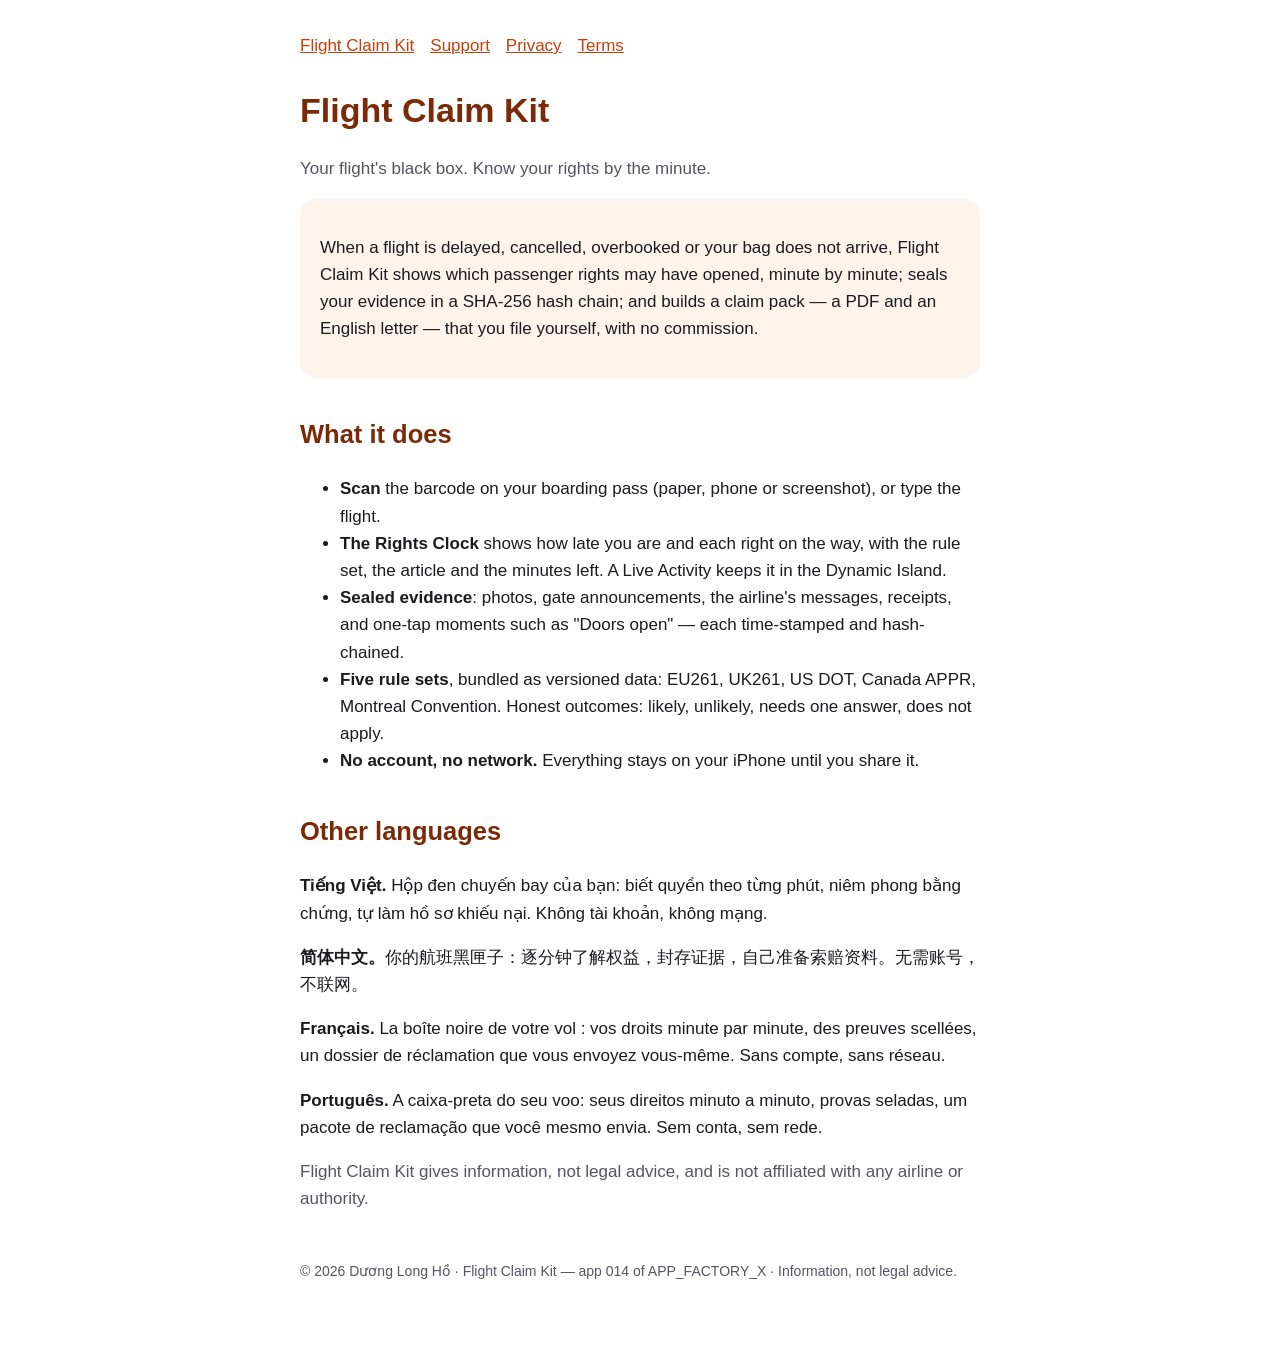
==== index.html @ 7cab70b8 "Add files via upload" ====
<!doctype html>
<html lang="en"><head><meta charset="utf-8"><meta name="viewport" content="width=device-width,initial-scale=1"><title>Flight Claim Kit — your flight's black box</title><style>
:root{--brand:#7A2A06;--link:#C2410C;--text:#1b1b1f;--muted:#55555f;--bg:#ffffff;--card:#fff4ec}
@media (prefers-color-scheme:dark){:root{--brand:#FF8A3D;--link:#FF8A3D;--text:#f2f2f5;--muted:#b4b4bf;--bg:#111114;--card:#241a14}}
*{box-sizing:border-box}body{margin:0;font:17px/1.6 -apple-system,BlinkMacSystemFont,"Segoe UI",sans-serif;color:var(--text);background:var(--bg)}
main{max-width:720px;margin:0 auto;padding:32px 20px 64px}h1{color:var(--brand);font-size:34px;margin:0 0 4px}h2{color:var(--brand);margin-top:36px}
p,li{color:var(--text)}.muted{color:var(--muted)}a{color:var(--link)}nav{display:flex;gap:16px;flex-wrap:wrap;margin-bottom:24px}
section.card{background:var(--card);border-radius:16px;padding:18px 20px;margin:16px 0}footer{margin-top:48px;color:var(--muted);font-size:14px}
</style></head>
<body><main><nav><a href="./">Flight Claim Kit</a><a href="support.html">Support</a><a href="privacy.html">Privacy</a><a href="terms.html">Terms</a></nav>
<h1>Flight Claim Kit</h1><p class="muted">Your flight's black box. Know your rights by the minute.</p>
<section class="card"><p>When a flight is delayed, cancelled, overbooked or your bag does not arrive, Flight Claim Kit shows which passenger rights may have opened, minute by minute; seals your evidence in a SHA-256 hash chain; and builds a claim pack — a PDF and an English letter — that you file yourself, with no commission.</p></section>
<h2>What it does</h2>
<ul>
<li><strong>Scan</strong> the barcode on your boarding pass (paper, phone or screenshot), or type the flight.</li>
<li><strong>The Rights Clock</strong> shows how late you are and each right on the way, with the rule set, the article and the minutes left. A Live Activity keeps it in the Dynamic Island.</li>
<li><strong>Sealed evidence</strong>: photos, gate announcements, the airline's messages, receipts, and one-tap moments such as "Doors open" — each time-stamped and hash-chained.</li>
<li><strong>Five rule sets</strong>, bundled as versioned data: EU261, UK261, US DOT, Canada APPR, Montreal Convention. Honest outcomes: likely, unlikely, needs one answer, does not apply.</li>
<li><strong>No account, no network.</strong> Everything stays on your iPhone until you share it.</li>
</ul>
<h2>Other languages</h2>
<p lang="vi"><strong>Tiếng Việt.</strong> Hộp đen chuyến bay của bạn: biết quyền theo từng phút, niêm phong bằng chứng, tự làm hồ sơ khiếu nại. Không tài khoản, không mạng.</p>
<p lang="zh-Hans"><strong>简体中文。</strong>你的航班黑匣子：逐分钟了解权益，封存证据，自己准备索赔资料。无需账号，不联网。</p>
<p lang="fr"><strong>Français.</strong> La boîte noire de votre vol : vos droits minute par minute, des preuves scellées, un dossier de réclamation que vous envoyez vous-même. Sans compte, sans réseau.</p>
<p lang="pt"><strong>Português.</strong> A caixa-preta do seu voo: seus direitos minuto a minuto, provas seladas, um pacote de reclamação que você mesmo envia. Sem conta, sem rede.</p>
<p class="muted">Flight Claim Kit gives information, not legal advice, and is not affiliated with any airline or authority.</p>
<footer>© 2026 Dương Long Hồ · Flight Claim Kit — app 014 of APP_FACTORY_X · Information, not legal advice.</footer></main></body></html>
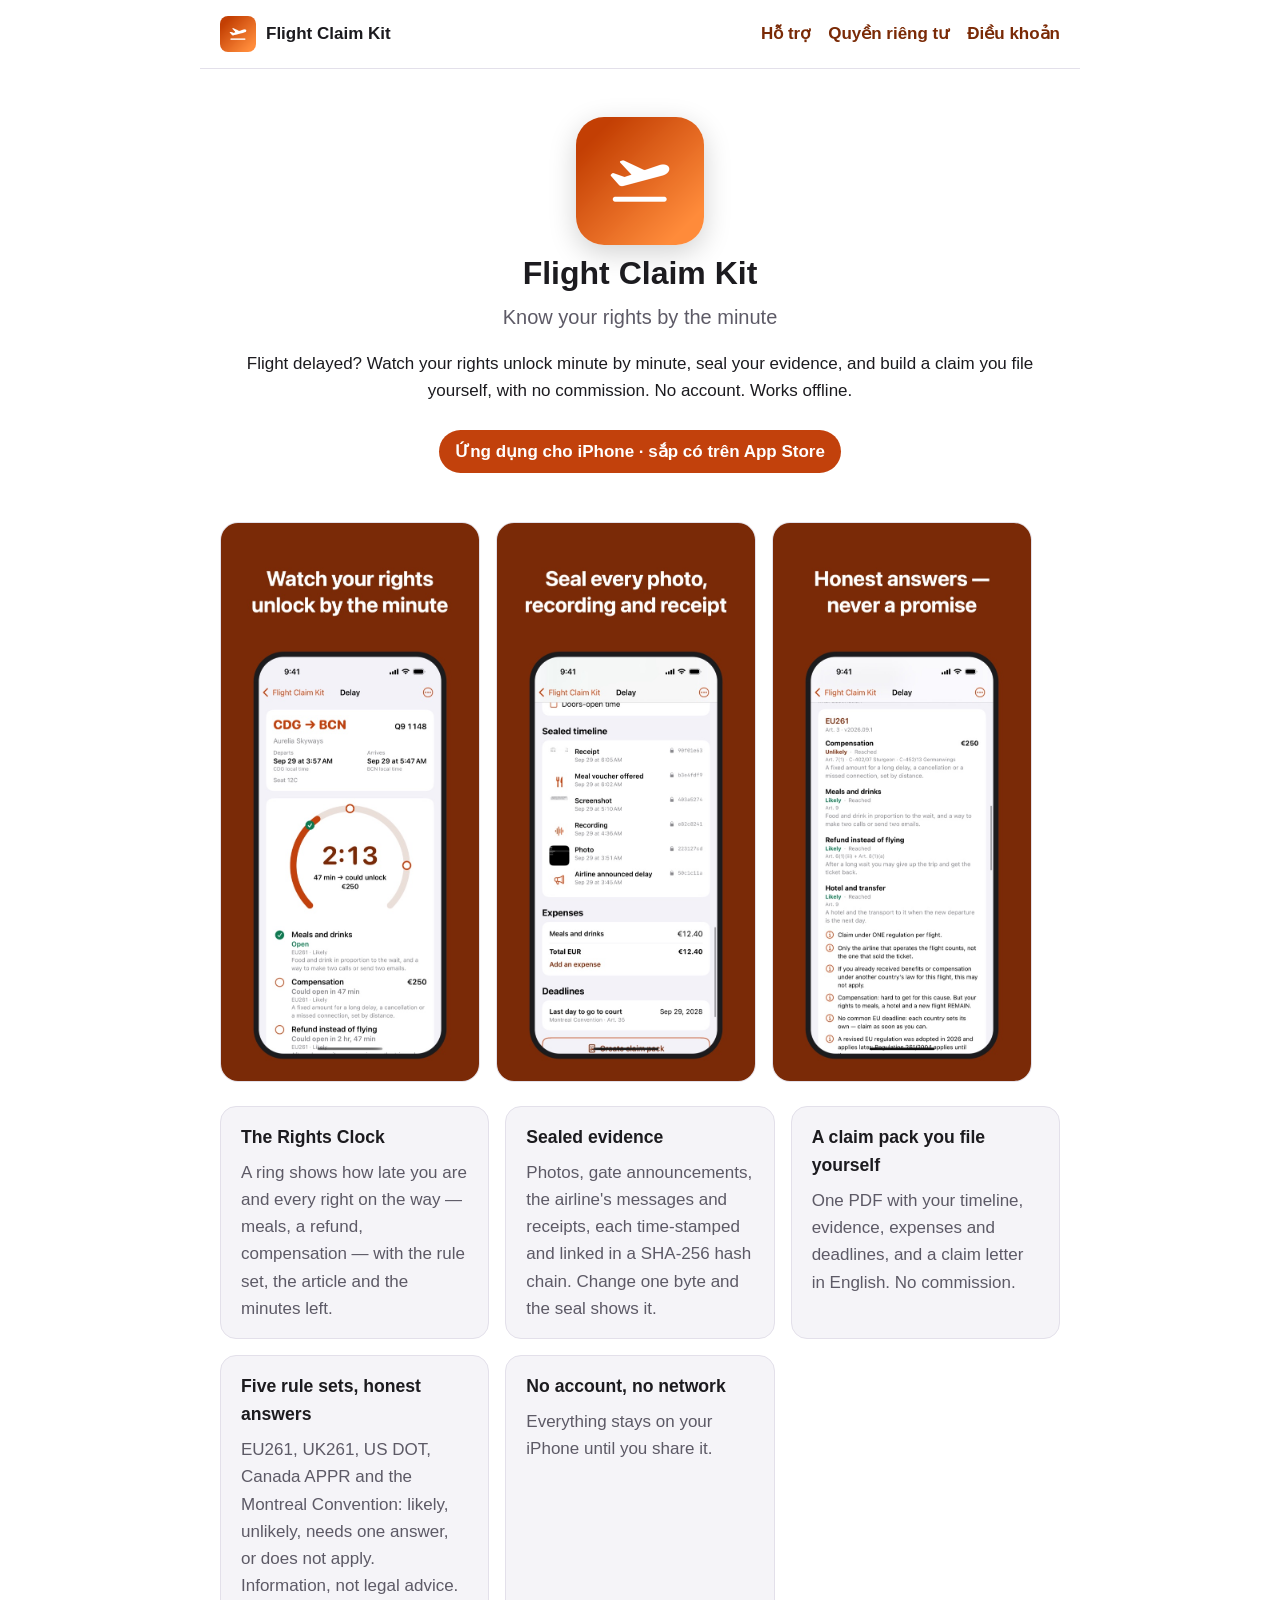
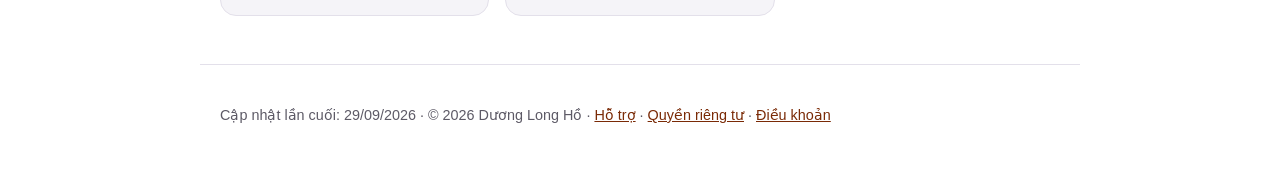
==== commit 0d3729e8: "Add files via upload" ====
--- a/index.html
+++ b/index.html
@@ -1,27 +1,66 @@
 <!doctype html>
-<html lang="en"><head><meta charset="utf-8"><meta name="viewport" content="width=device-width,initial-scale=1"><title>Flight Claim Kit — your flight's black box</title><style>
-:root{--brand:#7A2A06;--link:#C2410C;--text:#1b1b1f;--muted:#55555f;--bg:#ffffff;--card:#fff4ec}
-@media (prefers-color-scheme:dark){:root{--brand:#FF8A3D;--link:#FF8A3D;--text:#f2f2f5;--muted:#b4b4bf;--bg:#111114;--card:#241a14}}
-*{box-sizing:border-box}body{margin:0;font:17px/1.6 -apple-system,BlinkMacSystemFont,"Segoe UI",sans-serif;color:var(--text);background:var(--bg)}
-main{max-width:720px;margin:0 auto;padding:32px 20px 64px}h1{color:var(--brand);font-size:34px;margin:0 0 4px}h2{color:var(--brand);margin-top:36px}
-p,li{color:var(--text)}.muted{color:var(--muted)}a{color:var(--link)}nav{display:flex;gap:16px;flex-wrap:wrap;margin-bottom:24px}
-section.card{background:var(--card);border-radius:16px;padding:18px 20px;margin:16px 0}footer{margin-top:48px;color:var(--muted);font-size:14px}
-</style></head>
-<body><main><nav><a href="./">Flight Claim Kit</a><a href="support.html">Support</a><a href="privacy.html">Privacy</a><a href="terms.html">Terms</a></nav>
-<h1>Flight Claim Kit</h1><p class="muted">Your flight's black box. Know your rights by the minute.</p>
-<section class="card"><p>When a flight is delayed, cancelled, overbooked or your bag does not arrive, Flight Claim Kit shows which passenger rights may have opened, minute by minute; seals your evidence in a SHA-256 hash chain; and builds a claim pack — a PDF and an English letter — that you file yourself, with no commission.</p></section>
-<h2>What it does</h2>
-<ul>
-<li><strong>Scan</strong> the barcode on your boarding pass (paper, phone or screenshot), or type the flight.</li>
-<li><strong>The Rights Clock</strong> shows how late you are and each right on the way, with the rule set, the article and the minutes left. A Live Activity keeps it in the Dynamic Island.</li>
-<li><strong>Sealed evidence</strong>: photos, gate announcements, the airline's messages, receipts, and one-tap moments such as "Doors open" — each time-stamped and hash-chained.</li>
-<li><strong>Five rule sets</strong>, bundled as versioned data: EU261, UK261, US DOT, Canada APPR, Montreal Convention. Honest outcomes: likely, unlikely, needs one answer, does not apply.</li>
-<li><strong>No account, no network.</strong> Everything stays on your iPhone until you share it.</li>
-</ul>
-<h2>Other languages</h2>
-<p lang="vi"><strong>Tiếng Việt.</strong> Hộp đen chuyến bay của bạn: biết quyền theo từng phút, niêm phong bằng chứng, tự làm hồ sơ khiếu nại. Không tài khoản, không mạng.</p>
-<p lang="zh-Hans"><strong>简体中文。</strong>你的航班黑匣子：逐分钟了解权益，封存证据，自己准备索赔资料。无需账号，不联网。</p>
-<p lang="fr"><strong>Français.</strong> La boîte noire de votre vol : vos droits minute par minute, des preuves scellées, un dossier de réclamation que vous envoyez vous-même. Sans compte, sans réseau.</p>
-<p lang="pt"><strong>Português.</strong> A caixa-preta do seu voo: seus direitos minuto a minuto, provas seladas, um pacote de reclamação que você mesmo envia. Sem conta, sem rede.</p>
-<p class="muted">Flight Claim Kit gives information, not legal advice, and is not affiliated with any airline or authority.</p>
-<footer>© 2026 Dương Long Hồ · Flight Claim Kit — app 014 of APP_FACTORY_X · Information, not legal advice.</footer></main></body></html>
+<html lang="vi">
+<!-- Sinh từ 05_PUBLISHING/07_store_package/templates/website/index.html.tpl. Sửa PUBLISHING/_source/ rồi chạy render_package.py.
+     Không JavaScript, không tài nguyên tải từ domain ngoài, không công cụ theo dõi. -->
+<head>
+<meta charset="utf-8">
+<meta name="viewport" content="width=device-width, initial-scale=1">
+<meta name="color-scheme" content="light dark">
+<title>Flight Claim Kit</title>
+<meta name="description" content="Hộp đen chuyến bay của bạn. Biết quyền của mình theo từng phút.">
+<link rel="stylesheet" href="style.css">
+<link rel="icon" href="assets/icon.png">
+</head>
+<body>
+<header class="site">
+  <a class="brand" href="./"><img src="assets/icon.png" alt="" width="36" height="36">Flight Claim Kit</a>
+  <nav>
+    <a href="support.html">Hỗ trợ</a>
+    <a href="privacy.html">Quyền riêng tư</a>
+    <a href="terms.html">Điều khoản</a>
+  </nav>
+</header>
+<main>
+  <section class="hero">
+    <img class="app-icon" src="assets/icon.png" alt="Biểu tượng Flight Claim Kit" width="128" height="128">
+    <h1>Flight Claim Kit</h1>
+    <p class="lead">Know your rights by the minute</p>
+    <p>Flight delayed? Watch your rights unlock minute by minute, seal your evidence, and build a claim you file yourself, with no commission. No account. Works offline.</p>
+    <p class="store-note">Ứng dụng cho iPhone · sắp có trên App Store</p>
+  </section>
+
+  <section class="shots" aria-label="Ảnh màn hình">
+    <img src="assets/shot-01.jpg" alt="Ảnh màn hình ứng dụng 1" width="645" height="1395" loading="lazy">
+    <img src="assets/shot-02.jpg" alt="Ảnh màn hình ứng dụng 2" width="645" height="1395" loading="lazy">
+    <img src="assets/shot-03.jpg" alt="Ảnh màn hình ứng dụng 3" width="645" height="1395" loading="lazy">
+  </section>
+
+  <section class="features" aria-label="Features">
+    <div class="card">
+      <h2>The Rights Clock</h2>
+      <p>A ring shows how late you are and every right on the way — meals, a refund, compensation — with the rule set, the article and the minutes left.</p>
+    </div>
+    <div class="card">
+      <h2>Sealed evidence</h2>
+      <p>Photos, gate announcements, the airline's messages and receipts, each time-stamped and linked in a SHA-256 hash chain. Change one byte and the seal shows it.</p>
+    </div>
+    <div class="card">
+      <h2>A claim pack you file yourself</h2>
+      <p>One PDF with your timeline, evidence, expenses and deadlines, and a claim letter in English. No commission.</p>
+    </div>
+    <div class="card">
+      <h2>Five rule sets, honest answers</h2>
+      <p>EU261, UK261, US DOT, Canada APPR and the Montreal Convention: likely, unlikely, needs one answer, or does not apply. Information, not legal advice.</p>
+    </div>
+    <div class="card">
+      <h2>No account, no network</h2>
+      <p>Everything stays on your iPhone until you share it.</p>
+    </div>
+  </section>
+</main>
+<footer>
+  <p>Cập nhật lần cuối: 29/09/2026 · © 2026 Dương Long Hồ ·
+    <a href="support.html">Hỗ trợ</a> · <a href="privacy.html">Quyền riêng tư</a> · <a href="terms.html">Điều khoản</a></p>
+</footer>
+</body>
+</html>
--- a/style.css
+++ b/style.css
@@ -0,0 +1,151 @@
+/* Sinh từ 05_PUBLISHING/07_store_package/templates/website/style.css.tpl — sửa template, không sửa bản sinh.
+   Không font tải ngoài, không tài nguyên ngoài. Màu thương hiệu lấy từ bảng màu của app trong 06_REGISTRY. */
+
+:root {
+  --brand: #C2410C;
+  --brand-deep: #7A2A06;
+  --brand-soft: #FF8A3D;
+  --bg: #ffffff;
+  --surface: #f5f4f8;
+  --text: #1c1b1f;
+  --muted: #5d5a66;
+  --line: #e3e0ea;
+  --link: var(--brand-deep);
+}
+
+@media (prefers-color-scheme: dark) {
+  :root {
+    --bg: #121114;
+    --surface: #1e1c22;
+    --text: #f2f0f5;
+    --muted: #b3aebd;
+    --line: #34313a;
+    --link: var(--brand-soft);
+  }
+}
+
+* { box-sizing: border-box; }
+
+html { -webkit-text-size-adjust: 100%; }
+
+body {
+  margin: 0;
+  background: var(--bg);
+  color: var(--text);
+  font: 17px/1.6 -apple-system, BlinkMacSystemFont, "Segoe UI", Roboto, "Helvetica Neue", Arial, sans-serif;
+}
+
+a { color: var(--link); }
+
+header.site, main, footer {
+  max-width: 880px;
+  margin: 0 auto;
+  padding-inline: 20px;
+}
+
+header.site {
+  display: flex;
+  flex-wrap: wrap;
+  gap: 12px 24px;
+  align-items: center;
+  justify-content: space-between;
+  padding-block: 16px;
+  border-bottom: 1px solid var(--line);
+}
+
+.brand {
+  display: inline-flex;
+  gap: 10px;
+  align-items: center;
+  font-weight: 700;
+  color: var(--text);
+  text-decoration: none;
+}
+
+.brand img { border-radius: 8px; }
+
+nav { display: flex; flex-wrap: wrap; gap: 8px 18px; }
+nav a { text-decoration: none; font-weight: 600; }
+
+main { padding-block: 32px 48px; }
+
+h1 { font-size: 2rem; line-height: 1.25; margin: 0 0 8px; }
+h2 { font-size: 1.3rem; margin: 32px 0 8px; }
+
+.updated { color: var(--muted); margin-top: 0; }
+
+.hero { text-align: center; padding-block: 16px 8px; }
+.hero .app-icon { border-radius: 28px; box-shadow: 0 8px 28px rgba(0, 0, 0, .18); }
+.hero .lead { font-size: 1.25rem; color: var(--muted); margin: 0 0 16px; }
+.store-note {
+  display: inline-block;
+  margin-top: 8px;
+  padding: 8px 16px;
+  border-radius: 999px;
+  background: var(--brand);
+  color: #ffffff;
+  font-weight: 600;
+}
+
+.shots {
+  display: flex;
+  gap: 16px;
+  overflow-x: auto;
+  padding-block: 24px;
+  scroll-snap-type: x mandatory;
+}
+
+.shots img {
+  flex: 0 0 auto;
+  width: min(260px, 70vw);
+  height: auto;
+  border-radius: 18px;
+  scroll-snap-align: center;
+  border: 1px solid var(--line);
+}
+
+.features {
+  display: grid;
+  grid-template-columns: repeat(auto-fit, minmax(240px, 1fr));
+  gap: 16px;
+}
+
+.card {
+  background: var(--surface);
+  border: 1px solid var(--line);
+  border-radius: 16px;
+  padding: 16px 20px;
+}
+
+.card h2 { margin-top: 0; font-size: 1.1rem; }
+.card p { margin: 0; color: var(--muted); }
+
+.summary {
+  background: var(--surface);
+  border-left: 4px solid var(--brand);
+  padding: 12px 16px;
+  border-radius: 8px;
+}
+
+details {
+  background: var(--surface);
+  border: 1px solid var(--line);
+  border-radius: 12px;
+  padding: 12px 16px;
+  margin-block: 10px;
+}
+
+summary { font-weight: 600; cursor: pointer; }
+
+section[lang="en"] {
+  margin-top: 48px;
+  padding-top: 24px;
+  border-top: 1px solid var(--line);
+}
+
+footer {
+  padding-block: 24px 40px;
+  border-top: 1px solid var(--line);
+  color: var(--muted);
+  font-size: .9rem;
+}
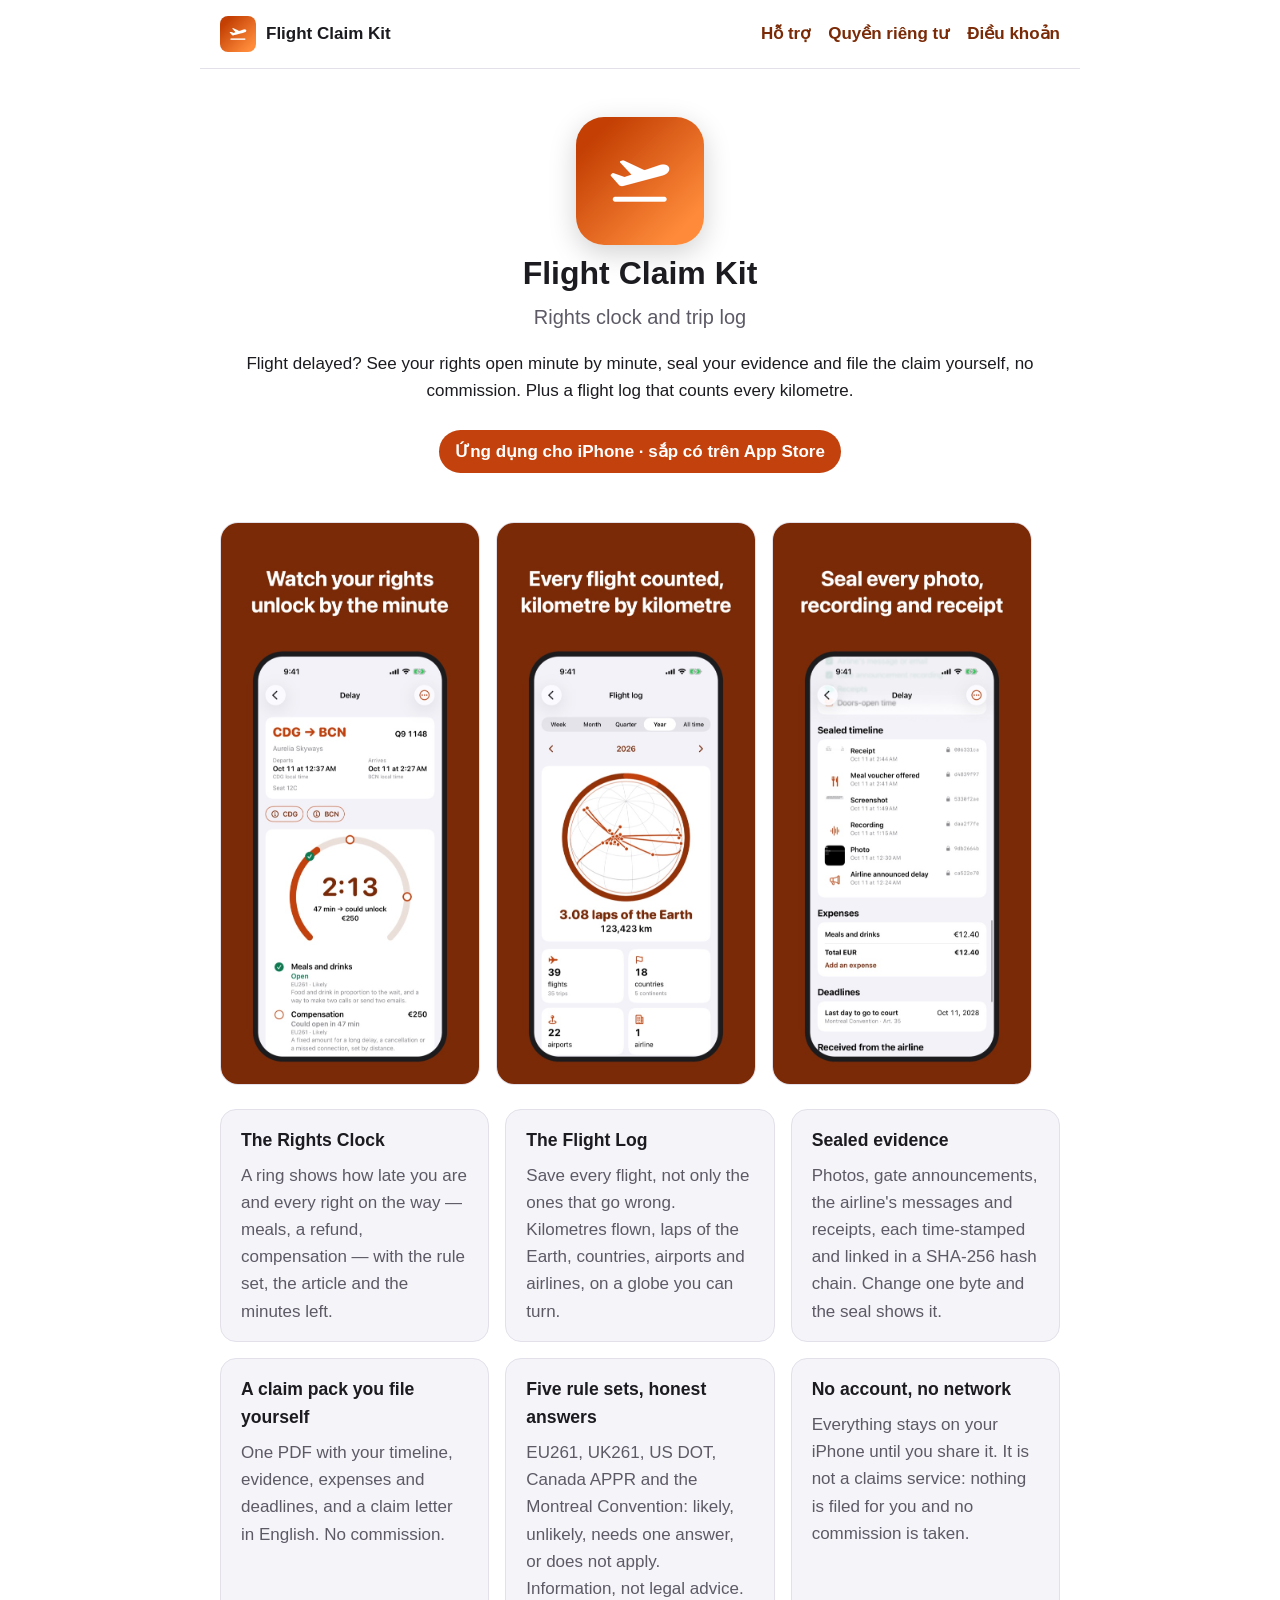
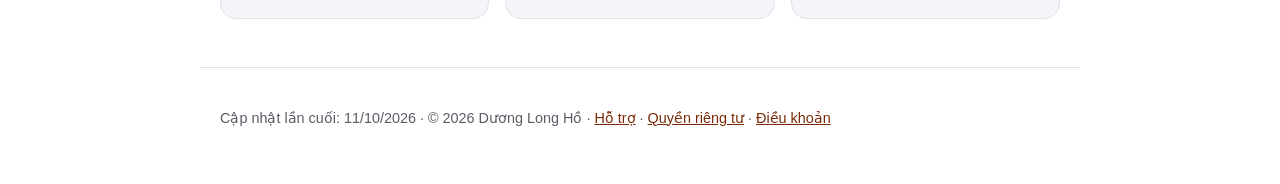
==== commit cf740f09: "Flight Claim Kit 1.0 (build 2): flight log, airports Co-Authored-By: Claude Opus 5.5 <noreply@anthro" ====
--- a/index.html
+++ b/index.html
@@ -24,21 +24,25 @@
   <section class="hero">
     <img class="app-icon" src="assets/icon.png" alt="Biểu tượng Flight Claim Kit" width="128" height="128">
     <h1>Flight Claim Kit</h1>
-    <p class="lead">Know your rights by the minute</p>
-    <p>Flight delayed? Watch your rights unlock minute by minute, seal your evidence, and build a claim you file yourself, with no commission. No account. Works offline.</p>
+    <p class="lead">Rights clock and trip log</p>
+    <p>Flight delayed? See your rights open minute by minute, seal your evidence and file the claim yourself, no commission. Plus a flight log that counts every kilometre.</p>
     <p class="store-note">Ứng dụng cho iPhone · sắp có trên App Store</p>
   </section>
 
   <section class="shots" aria-label="Ảnh màn hình">
-    <img src="assets/shot-01.jpg" alt="Ảnh màn hình ứng dụng 1" width="645" height="1395" loading="lazy">
-    <img src="assets/shot-02.jpg" alt="Ảnh màn hình ứng dụng 2" width="645" height="1395" loading="lazy">
-    <img src="assets/shot-03.jpg" alt="Ảnh màn hình ứng dụng 3" width="645" height="1395" loading="lazy">
+    <img src="assets/shot-01.jpg" alt="Ảnh màn hình ứng dụng 1" width="645" height="1402" loading="lazy">
+    <img src="assets/shot-02.jpg" alt="Ảnh màn hình ứng dụng 2" width="645" height="1402" loading="lazy">
+    <img src="assets/shot-03.jpg" alt="Ảnh màn hình ứng dụng 3" width="645" height="1402" loading="lazy">
   </section>
 
   <section class="features" aria-label="Features">
     <div class="card">
       <h2>The Rights Clock</h2>
       <p>A ring shows how late you are and every right on the way — meals, a refund, compensation — with the rule set, the article and the minutes left.</p>
+    </div>
+    <div class="card">
+      <h2>The Flight Log</h2>
+      <p>Save every flight, not only the ones that go wrong. Kilometres flown, laps of the Earth, countries, airports and airlines, on a globe you can turn.</p>
     </div>
     <div class="card">
       <h2>Sealed evidence</h2>
@@ -54,12 +58,12 @@
     </div>
     <div class="card">
       <h2>No account, no network</h2>
-      <p>Everything stays on your iPhone until you share it.</p>
+      <p>Everything stays on your iPhone until you share it. It is not a claims service: nothing is filed for you and no commission is taken.</p>
     </div>
   </section>
 </main>
 <footer>
-  <p>Cập nhật lần cuối: 29/09/2026 · © 2026 Dương Long Hồ ·
+  <p>Cập nhật lần cuối: 11/10/2026 · © 2026 Dương Long Hồ ·
     <a href="support.html">Hỗ trợ</a> · <a href="privacy.html">Quyền riêng tư</a> · <a href="terms.html">Điều khoản</a></p>
 </footer>
 </body>
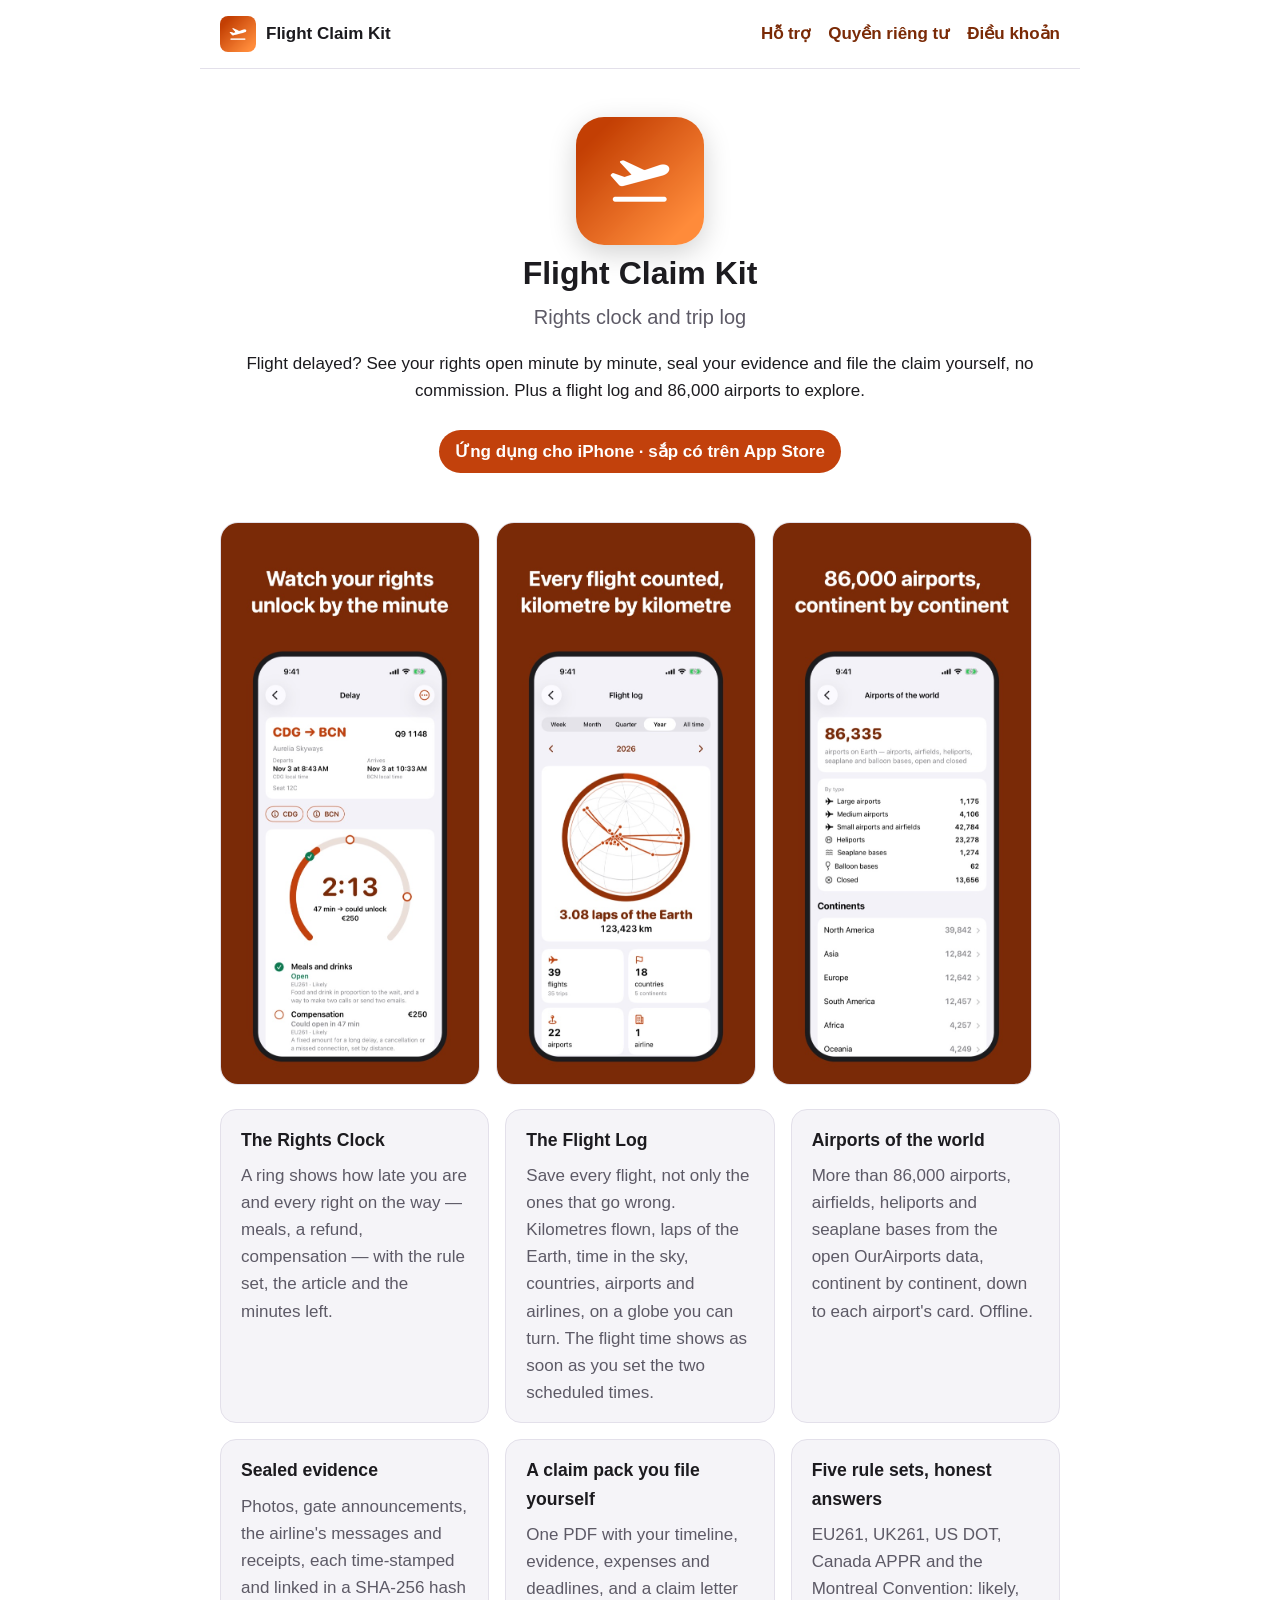
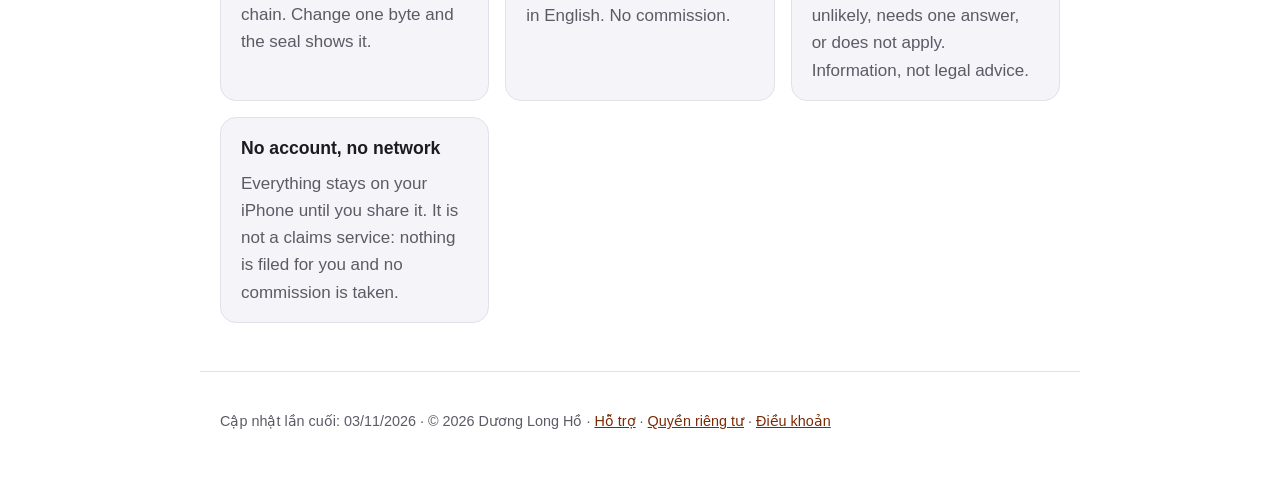
==== commit 4ea1f047: "Flight Claim Kit 1.1: airports of the world, flight time, time in the sky Co-Authored-By: Claude Opu" ====
--- a/index.html
+++ b/index.html
@@ -25,7 +25,7 @@
     <img class="app-icon" src="assets/icon.png" alt="Biểu tượng Flight Claim Kit" width="128" height="128">
     <h1>Flight Claim Kit</h1>
     <p class="lead">Rights clock and trip log</p>
-    <p>Flight delayed? See your rights open minute by minute, seal your evidence and file the claim yourself, no commission. Plus a flight log that counts every kilometre.</p>
+    <p>Flight delayed? See your rights open minute by minute, seal your evidence and file the claim yourself, no commission. Plus a flight log and 86,000 airports to explore.</p>
     <p class="store-note">Ứng dụng cho iPhone · sắp có trên App Store</p>
   </section>
 
@@ -42,7 +42,11 @@
     </div>
     <div class="card">
       <h2>The Flight Log</h2>
-      <p>Save every flight, not only the ones that go wrong. Kilometres flown, laps of the Earth, countries, airports and airlines, on a globe you can turn.</p>
+      <p>Save every flight, not only the ones that go wrong. Kilometres flown, laps of the Earth, time in the sky, countries, airports and airlines, on a globe you can turn. The flight time shows as soon as you set the two scheduled times.</p>
+    </div>
+    <div class="card">
+      <h2>Airports of the world</h2>
+      <p>More than 86,000 airports, airfields, heliports and seaplane bases from the open OurAirports data, continent by continent, down to each airport's card. Offline.</p>
     </div>
     <div class="card">
       <h2>Sealed evidence</h2>
@@ -63,7 +67,7 @@
   </section>
 </main>
 <footer>
-  <p>Cập nhật lần cuối: 11/10/2026 · © 2026 Dương Long Hồ ·
+  <p>Cập nhật lần cuối: 03/11/2026 · © 2026 Dương Long Hồ ·
     <a href="support.html">Hỗ trợ</a> · <a href="privacy.html">Quyền riêng tư</a> · <a href="terms.html">Điều khoản</a></p>
 </footer>
 </body>
--- a/style.css
+++ b/style.css
@@ -86,6 +86,9 @@
   color: #ffffff;
   font-weight: 600;
 }
+/* Đã lên kho: cùng viên thuốc, thành liên kết tới trang App Store (package.json → APP_STORE_URL). */
+a.store-note { text-decoration: none; }
+a.store-note:hover, a.store-note:focus-visible { background: var(--brand-deep); }
 
 .shots {
   display: flex;
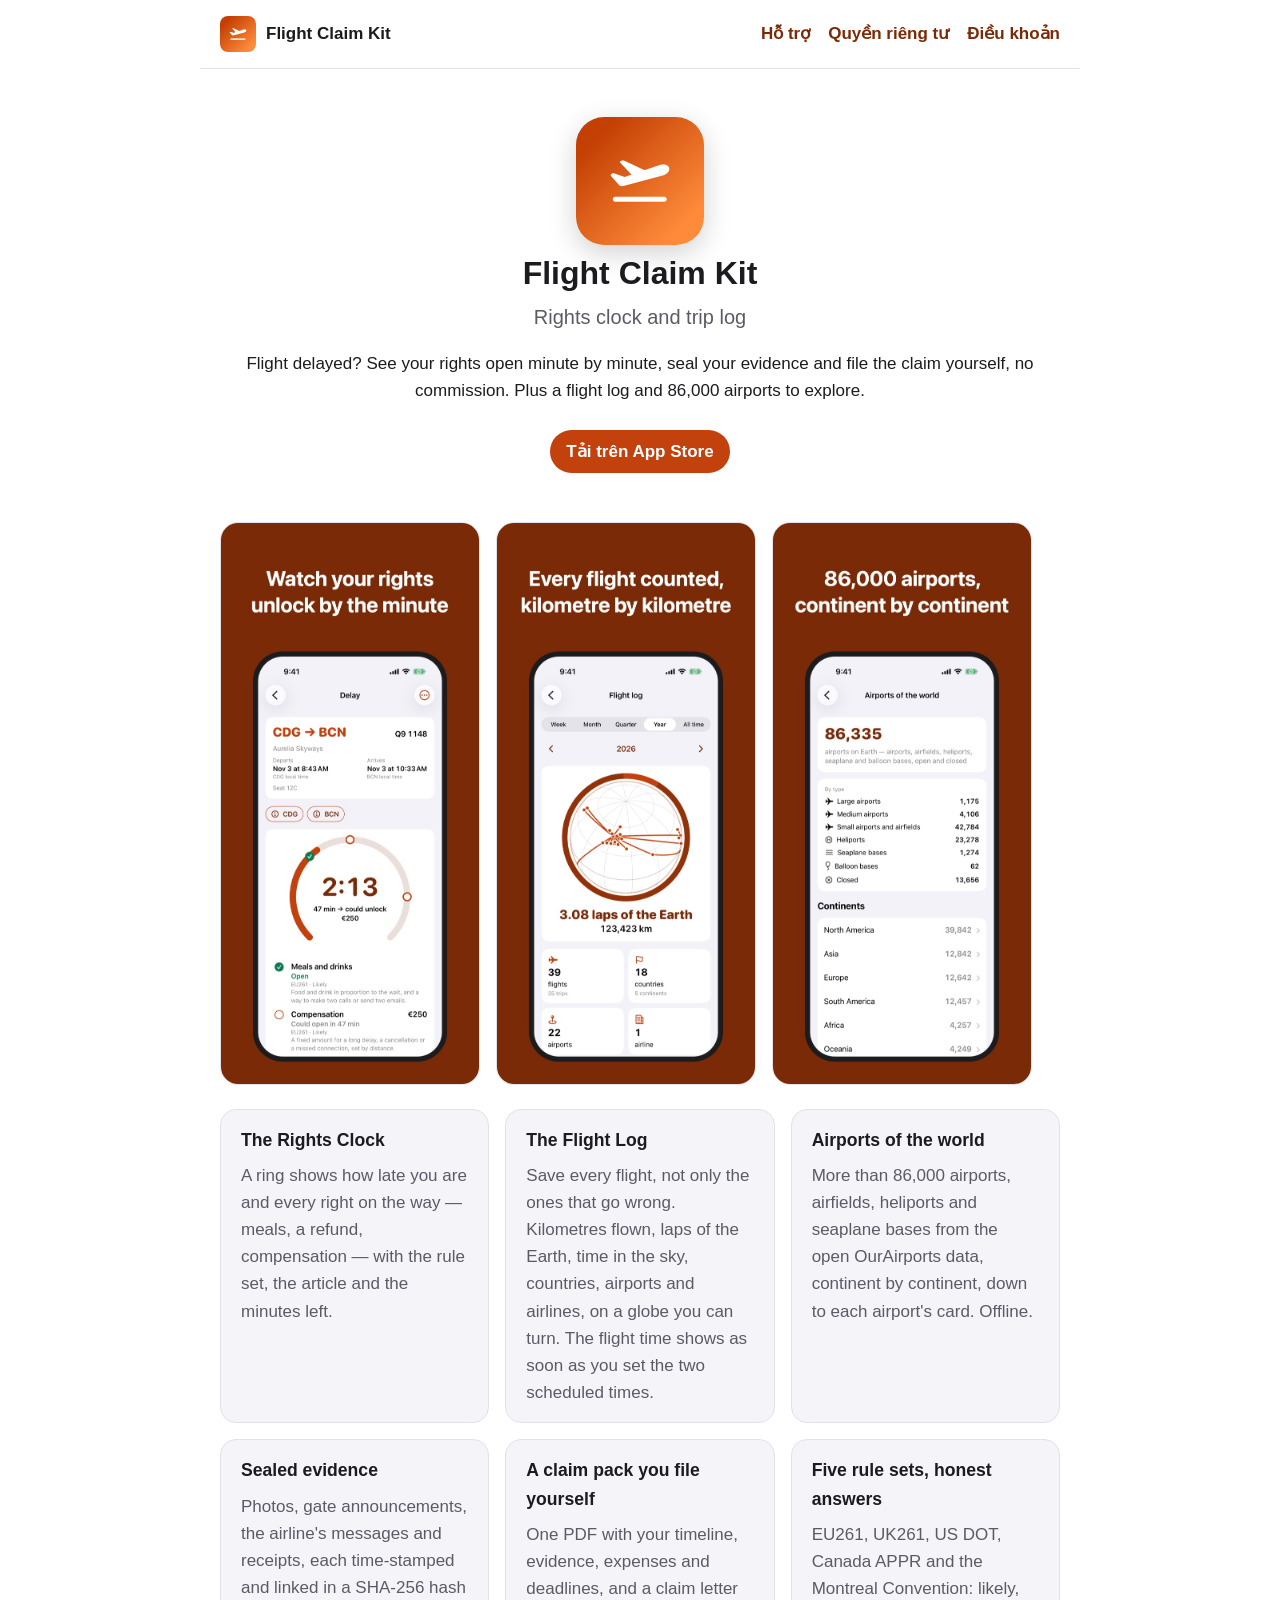
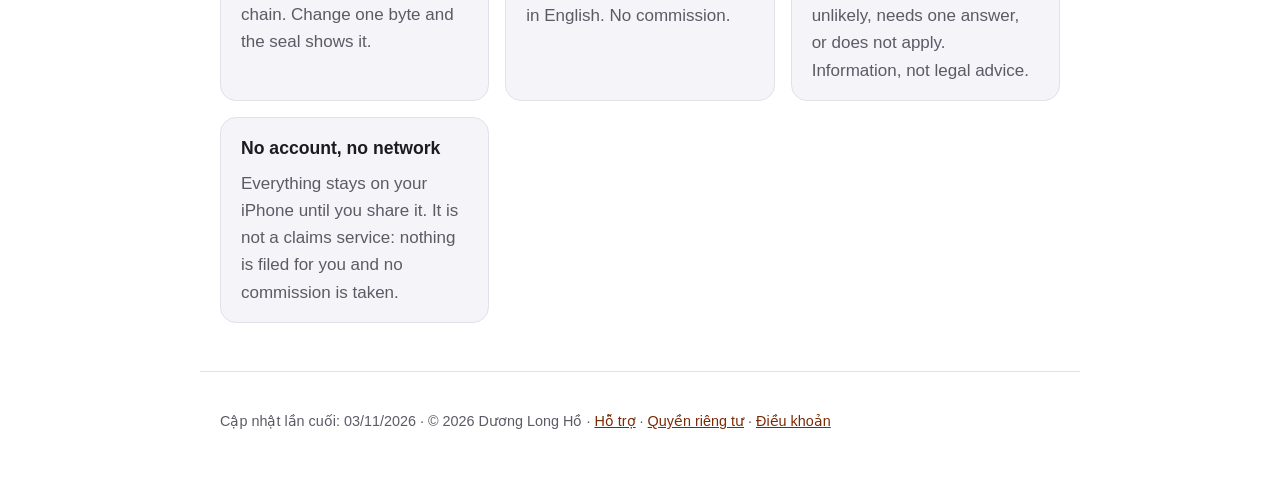
==== commit dec3791d: "Flight Claim Kit is on the App Store: download link replaces 'coming soon'" ====
--- a/index.html
+++ b/index.html
@@ -26,7 +26,7 @@
     <h1>Flight Claim Kit</h1>
     <p class="lead">Rights clock and trip log</p>
     <p>Flight delayed? See your rights open minute by minute, seal your evidence and file the claim yourself, no commission. Plus a flight log and 86,000 airports to explore.</p>
-    <p class="store-note">Ứng dụng cho iPhone · sắp có trên App Store</p>
+    <p><a class="store-note" href="https://apps.apple.com/us/app/flight-claim-kit/id6815930027" target="_blank" rel="noopener">Tải trên App Store</a></p>
   </section>
 
   <section class="shots" aria-label="Ảnh màn hình">
